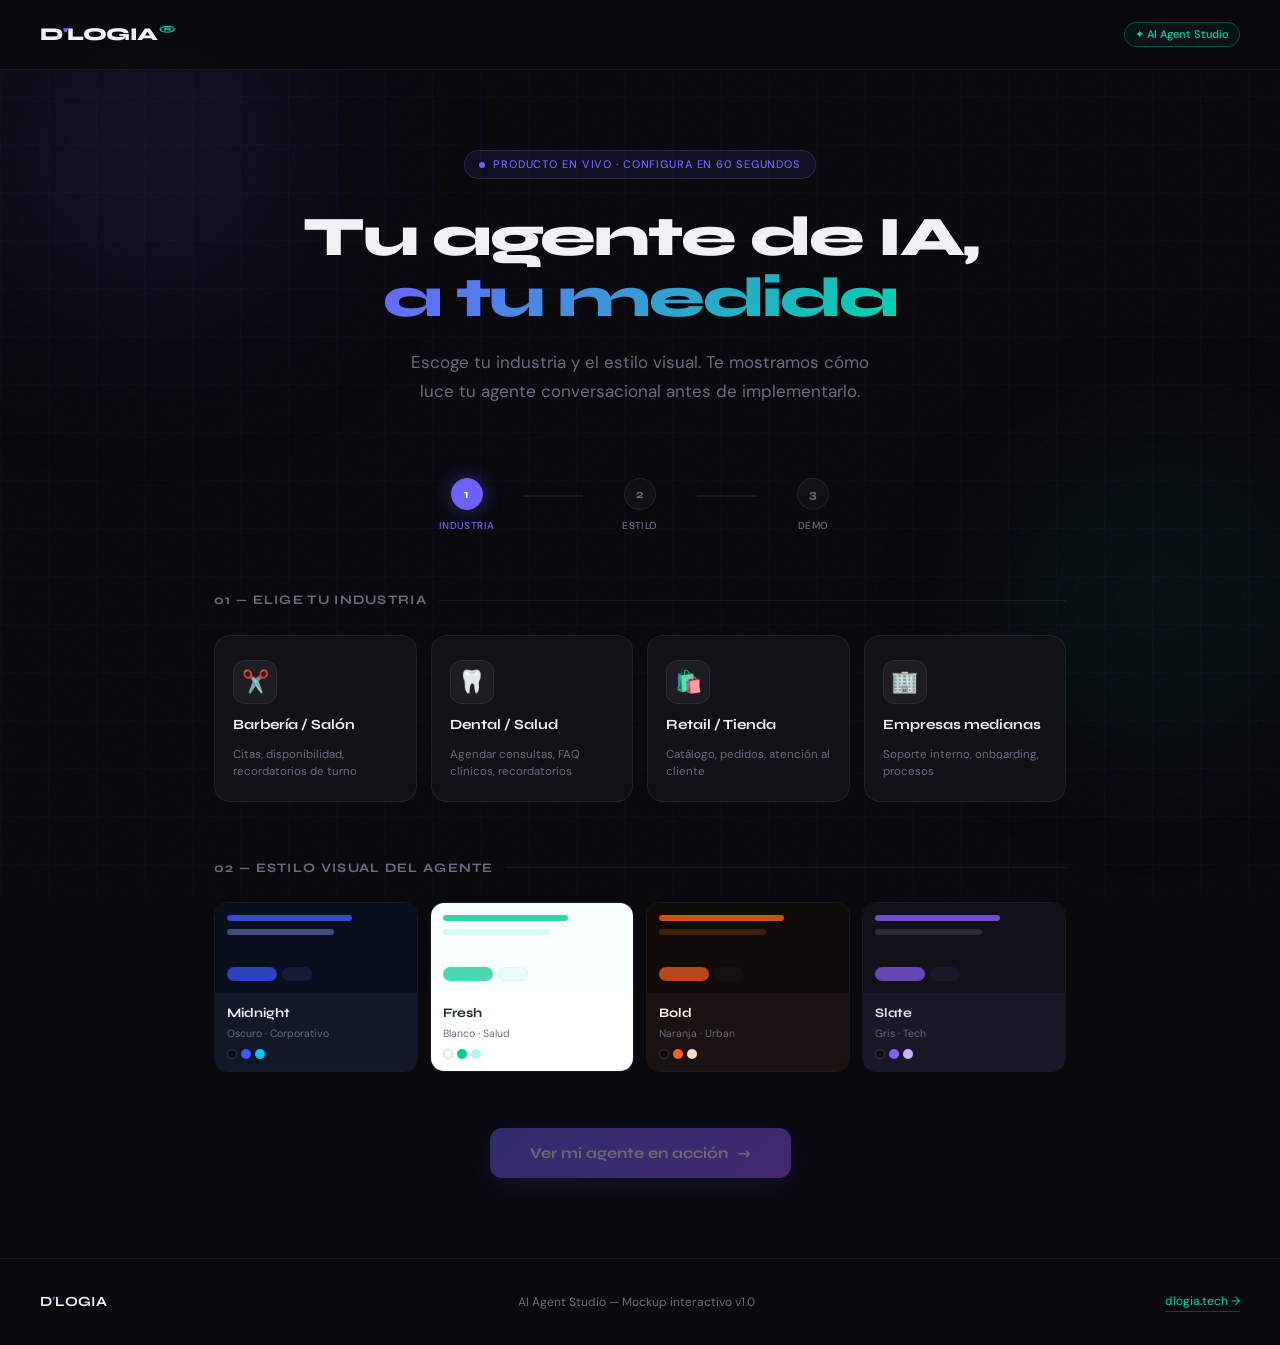
==== agentes/dlogia-agent-studio.html @ c7e06f71 "fix: add agentes/ to git and simplify mobile pill button - Track agentes/dlogia-agent-studio.html so" ====
<!DOCTYPE html>
<html lang="es">
<head>
<meta charset="UTF-8">
<meta name="viewport" content="width=device-width, initial-scale=1.0">
<title>AI Agent Studio — D'LOGIA</title>
<link href="https://fonts.googleapis.com/css2?family=Syne:wght@400;500;600;700;800&family=DM+Sans:ital,opsz,wght@0,9..40,300;0,9..40,400;0,9..40,500;1,9..40,300&display=swap" rel="stylesheet">
<style>
  *, *::before, *::after { box-sizing: border-box; margin: 0; padding: 0; }

  :root {
    --bg: #09090e;
    --accent: #6c63ff;
    --teal: #00d4aa;
    --surface: #111118;
    --surface2: #16161f;
    --border: rgba(255,255,255,0.07);
    --text: #f0f0f5;
    --muted: #6b6b80;
    --font-title: 'Syne', sans-serif;
    --font-body: 'DM Sans', sans-serif;

    /* Theme vars (overridden by JS) */
    --theme-bg: #0a0f1e;
    --theme-surface: #111827;
    --theme-accent: #6c63ff;
    --theme-accent2: #00d4aa;
    --theme-text: #e8eaf6;
    --theme-bubble-user: #6c63ff;
    --theme-bubble-agent: #1a1f35;
    --theme-header: #0d1230;
  }

  html { scroll-behavior: smooth; }

  body {
    background: var(--bg);
    color: var(--text);
    font-family: var(--font-body);
    font-size: 15px;
    line-height: 1.6;
    overflow-x: hidden;
  }

  /* ── NOISE OVERLAY ── */
  body::before {
    content: '';
    position: fixed; inset: 0;
    background-image: url("data:image/svg+xml,%3Csvg viewBox='0 0 256 256' xmlns='http://www.w3.org/2000/svg'%3E%3Cfilter id='noise'%3E%3CfeTurbulence type='fractalNoise' baseFrequency='0.9' numOctaves='4' stitchTiles='stitch'/%3E%3C/filter%3E%3Crect width='100%25' height='100%25' filter='url(%23noise)' opacity='0.03'/%3E%3C/svg%3E");
    pointer-events: none; z-index: 0; opacity: 0.4;
  }

  /* ── GRID BACKGROUND ── */
  .grid-bg {
    position: fixed; inset: 0; z-index: 0;
    background-image:
      linear-gradient(rgba(108,99,255,0.04) 1px, transparent 1px),
      linear-gradient(90deg, rgba(108,99,255,0.04) 1px, transparent 1px);
    background-size: 48px 48px;
    pointer-events: none;
  }

  /* ── GLOW ORBS ── */
  .orb {
    position: fixed; border-radius: 50%;
    pointer-events: none; z-index: 0;
    filter: blur(80px);
  }
  .orb-1 {
    width: 500px; height: 500px;
    background: radial-gradient(circle, rgba(108,99,255,0.15) 0%, transparent 70%);
    top: -100px; left: -100px;
  }
  .orb-2 {
    width: 400px; height: 400px;
    background: radial-gradient(circle, rgba(0,212,170,0.1) 0%, transparent 70%);
    bottom: 100px; right: -80px;
  }

  /* ── WRAPPER ── */
  .wrapper { position: relative; z-index: 1; }

  /* ══ NAV ══ */
  nav {
    display: flex; align-items: center; justify-content: space-between;
    padding: 20px 40px;
    border-bottom: 1px solid var(--border);
    background: rgba(9,9,14,0.8);
    backdrop-filter: blur(20px);
    position: sticky; top: 0; z-index: 100;
  }
  .logo {
    font-family: var(--font-title);
    font-size: 18px; font-weight: 800;
    letter-spacing: -0.5px;
    color: var(--text);
  }
  .logo span { color: var(--accent); }
  .logo sup { font-size: 10px; color: var(--teal); vertical-align: super; margin-left: 1px; }
  .nav-badge {
    font-size: 11px; font-weight: 500;
    color: var(--teal);
    border: 1px solid rgba(0,212,170,0.3);
    padding: 3px 10px; border-radius: 20px;
    background: rgba(0,212,170,0.06);
  }

  /* ══ HERO ══ */
  .hero {
    text-align: center;
    padding: 80px 40px 60px;
    max-width: 760px; margin: 0 auto;
  }
  .hero-badge {
    display: inline-flex; align-items: center; gap: 8px;
    font-size: 11px; font-weight: 500; letter-spacing: 0.08em;
    text-transform: uppercase; color: var(--accent);
    border: 1px solid rgba(108,99,255,0.25);
    padding: 5px 14px; border-radius: 20px;
    background: rgba(108,99,255,0.08);
    margin-bottom: 28px;
  }
  .hero-badge::before {
    content: '';
    width: 6px; height: 6px; border-radius: 50%;
    background: var(--accent);
    animation: pulse 2s infinite;
  }
  @keyframes pulse {
    0%, 100% { opacity: 1; }
    50% { opacity: 0.3; }
  }
  .hero h1 {
    font-family: var(--font-title);
    font-size: clamp(36px, 5vw, 56px);
    font-weight: 800;
    line-height: 1.08;
    letter-spacing: -2px;
    color: var(--text);
    margin-bottom: 20px;
  }
  .hero h1 em {
    font-style: normal;
    background: linear-gradient(135deg, var(--accent), var(--teal));
    -webkit-background-clip: text; -webkit-text-fill-color: transparent;
    background-clip: text;
  }
  .hero p {
    font-size: 17px; color: var(--muted);
    max-width: 480px; margin: 0 auto 12px;
    line-height: 1.7;
  }

  /* ══ STEP INDICATOR ══ */
  .steps-bar {
    display: flex; align-items: center; justify-content: center;
    gap: 0; margin: 0 auto 56px; max-width: 460px;
  }
  .step-item {
    display: flex; flex-direction: column; align-items: center;
    gap: 8px; flex: 1;
  }
  .step-dot {
    width: 32px; height: 32px; border-radius: 50%;
    display: flex; align-items: center; justify-content: center;
    font-family: var(--font-title); font-size: 12px; font-weight: 700;
    border: 1.5px solid var(--border);
    background: var(--surface); color: var(--muted);
    transition: all 0.4s cubic-bezier(0.34,1.56,0.64,1);
    position: relative; z-index: 1;
  }
  .step-dot.active {
    border-color: var(--accent);
    background: var(--accent); color: #fff;
    box-shadow: 0 0 20px rgba(108,99,255,0.4);
  }
  .step-dot.done {
    border-color: var(--teal);
    background: var(--teal); color: #09090e;
  }
  .step-label {
    font-size: 10px; font-weight: 500; letter-spacing: 0.04em;
    text-transform: uppercase; color: var(--muted);
    white-space: nowrap;
  }
  .step-label.active { color: var(--accent); }
  .step-line {
    flex: 1; height: 1.5px;
    background: var(--border);
    margin-top: -20px; /* align with dots */
    transition: background 0.4s;
    max-width: 60px;
  }
  .step-line.done { background: var(--teal); }

  /* ══ SECTION CONTAINER ══ */
  .section-container {
    max-width: 900px; margin: 0 auto; padding: 0 24px 80px;
  }
  .section-title {
    font-family: var(--font-title);
    font-size: 13px; font-weight: 700;
    letter-spacing: 0.1em; text-transform: uppercase;
    color: var(--muted); margin-bottom: 24px;
    display: flex; align-items: center; gap: 12px;
  }
  .section-title::after {
    content: ''; flex: 1; height: 1px; background: var(--border);
  }

  /* ══ INDUSTRY CARDS ══ */
  .industry-grid {
    display: grid; grid-template-columns: repeat(4, 1fr); gap: 14px;
    margin-bottom: 56px;
  }
  @media (max-width: 700px) { .industry-grid { grid-template-columns: 1fr 1fr; } }

  .industry-card {
    background: var(--surface);
    border: 1.5px solid var(--border);
    border-radius: 16px;
    padding: 24px 18px 20px;
    cursor: pointer;
    transition: all 0.3s cubic-bezier(0.25,0.46,0.45,0.94);
    position: relative; overflow: hidden;
    display: flex; flex-direction: column; align-items: flex-start;
    gap: 12px;
  }
  .industry-card::before {
    content: ''; position: absolute; inset: 0;
    background: linear-gradient(135deg, var(--accent), var(--teal));
    opacity: 0; transition: opacity 0.3s;
    z-index: 0;
  }
  .industry-card:hover { border-color: rgba(108,99,255,0.4); transform: translateY(-2px); }
  .industry-card:hover::before { opacity: 0.05; }
  .industry-card.selected {
    border-color: var(--accent);
    background: rgba(108,99,255,0.08);
    box-shadow: 0 0 0 1px rgba(108,99,255,0.2), 0 8px 30px rgba(108,99,255,0.12);
  }
  .industry-card.selected::before { opacity: 0.08; }

  .industry-card > * { position: relative; z-index: 1; }

  .card-icon {
    width: 44px; height: 44px; border-radius: 12px;
    display: flex; align-items: center; justify-content: center;
    font-size: 22px;
    background: rgba(255,255,255,0.05);
    border: 1px solid var(--border);
  }
  .industry-card.selected .card-icon {
    background: rgba(108,99,255,0.15);
    border-color: rgba(108,99,255,0.3);
  }
  .card-name {
    font-family: var(--font-title);
    font-size: 14px; font-weight: 700;
    color: var(--text);
    line-height: 1.3;
  }
  .card-desc {
    font-size: 11.5px; color: var(--muted);
    line-height: 1.5;
  }
  .card-check {
    position: absolute; top: 12px; right: 12px;
    width: 20px; height: 20px; border-radius: 50%;
    background: var(--accent); color: #fff;
    display: flex; align-items: center; justify-content: center;
    font-size: 10px; opacity: 0;
    transition: opacity 0.2s, transform 0.3s cubic-bezier(0.34,1.56,0.64,1);
    transform: scale(0);
  }
  .industry-card.selected .card-check { opacity: 1; transform: scale(1); }

  /* ══ THEME PICKER ══ */
  .theme-grid {
    display: grid; grid-template-columns: repeat(4, 1fr); gap: 12px;
    margin-bottom: 56px;
  }
  @media (max-width: 700px) { .theme-grid { grid-template-columns: 1fr 1fr; } }

  .theme-card {
    border-radius: 14px; border: 1.5px solid var(--border);
    cursor: pointer; overflow: hidden;
    transition: all 0.3s cubic-bezier(0.25,0.46,0.45,0.94);
    position: relative;
  }
  .theme-card:hover { transform: translateY(-2px); }
  .theme-card.selected { box-shadow: 0 0 0 2px var(--accent); }
  .theme-preview {
    height: 90px;
    display: flex; flex-direction: column;
    padding: 12px;
    gap: 8px;
    position: relative;
  }
  .theme-bar {
    height: 6px; border-radius: 3px;
    opacity: 0.8;
  }
  .theme-bar-sm {
    height: 6px; border-radius: 3px;
    width: 60%; opacity: 0.5;
  }
  .theme-bubble-row {
    display: flex; gap: 5px; margin-top: auto;
  }
  .theme-bubble {
    height: 14px; border-radius: 8px;
    opacity: 0.7;
  }
  .theme-info {
    padding: 10px 12px 12px;
  }
  .theme-name {
    font-family: var(--font-title);
    font-size: 13px; font-weight: 700;
    margin-bottom: 2px;
  }
  .theme-mood {
    font-size: 10.5px; color: var(--muted);
  }
  .theme-swatch {
    display: flex; gap: 4px; margin-top: 6px;
  }
  .swatch-dot {
    width: 10px; height: 10px; border-radius: 50%;
  }

  /* midnight */
  .theme-midnight .theme-preview { background: #0a0f1e; }
  .theme-midnight .theme-bar { background: #3d5aff; }
  .theme-midnight .theme-bar-sm { background: #7b8cde; }
  .theme-midnight .theme-bubble:nth-child(1) { background: #3d5aff; width: 50px; }
  .theme-midnight .theme-bubble:nth-child(2) { background: #1a2040; width: 30px; }
  .theme-midnight .theme-info { background: #111827; }
  .theme-midnight .theme-name { color: #e8eaf6; }

  /* fresh */
  .theme-fresh .theme-preview { background: #f8fffe; }
  .theme-fresh .theme-bar { background: #00c896; }
  .theme-fresh .theme-bar-sm { background: #b2f5e8; }
  .theme-fresh .theme-bubble:nth-child(1) { background: #00c896; width: 50px; }
  .theme-fresh .theme-bubble:nth-child(2) { background: #e8faf6; width: 30px; border: 1px solid #cceee6; }
  .theme-fresh .theme-info { background: #ffffff; }
  .theme-fresh .theme-name { color: #1a2e28; }

  /* bold */
  .theme-bold .theme-preview { background: #0f0c0a; }
  .theme-bold .theme-bar { background: #ff5f1f; }
  .theme-bold .theme-bar-sm { background: #7a3010; }
  .theme-bold .theme-bubble:nth-child(1) { background: #ff5f1f; width: 50px; }
  .theme-bold .theme-bubble:nth-child(2) { background: #1a1210; width: 30px; }
  .theme-bold .theme-info { background: #1a1210; }
  .theme-bold .theme-name { color: #fff3ee; }

  /* slate */
  .theme-slate .theme-preview { background: #12111a; }
  .theme-slate .theme-bar { background: #8b5cf6; }
  .theme-slate .theme-bar-sm { background: #4a4660; }
  .theme-slate .theme-bubble:nth-child(1) { background: #8b5cf6; width: 50px; }
  .theme-slate .theme-bubble:nth-child(2) { background: #1e1c2e; width: 30px; }
  .theme-slate .theme-info { background: #1a1828; }
  .theme-slate .theme-name { color: #e2e0f0; }

  /* ══ CTA BUTTON ══ */
  .cta-wrap { display: flex; justify-content: center; }
  .btn-launch {
    font-family: var(--font-title);
    font-size: 15px; font-weight: 700;
    padding: 16px 40px;
    border-radius: 12px;
    border: none; cursor: pointer;
    background: linear-gradient(135deg, var(--accent) 0%, #9b59ff 100%);
    color: #fff;
    display: inline-flex; align-items: center; gap: 10px;
    transition: all 0.3s cubic-bezier(0.25,0.46,0.45,0.94);
    box-shadow: 0 8px 30px rgba(108,99,255,0.3);
    position: relative; overflow: hidden;
    opacity: 0.4; pointer-events: none;
  }
  .btn-launch.ready { opacity: 1; pointer-events: auto; }
  .btn-launch:hover { transform: translateY(-2px); box-shadow: 0 12px 40px rgba(108,99,255,0.45); }
  .btn-launch:active { transform: translateY(0); }
  .btn-launch .arrow { transition: transform 0.3s; }
  .btn-launch:hover .arrow { transform: translateX(4px); }

  /* ══ CHAT DEMO SECTION ══ */
  #chat-section {
    max-width: 900px; margin: 0 auto; padding: 0 24px 100px;
    display: none;
    animation: fadeUp 0.6s cubic-bezier(0.25,0.46,0.45,0.94) forwards;
  }
  @keyframes fadeUp {
    from { opacity: 0; transform: translateY(30px); }
    to { opacity: 1; transform: translateY(0); }
  }

  .demo-layout {
    display: grid; grid-template-columns: 1fr 380px; gap: 24px;
    align-items: start;
  }
  @media (max-width: 750px) { .demo-layout { grid-template-columns: 1fr; } }

  /* Info panel */
  .demo-info { padding: 10px 0; }
  .demo-label {
    font-size: 11px; font-weight: 600; letter-spacing: 0.1em;
    text-transform: uppercase; color: var(--teal);
    margin-bottom: 14px;
    display: flex; align-items: center; gap: 8px;
  }
  .demo-label::before { content: ''; width: 6px; height: 6px; border-radius: 50%; background: var(--teal); display: block; }
  .demo-h2 {
    font-family: var(--font-title);
    font-size: 28px; font-weight: 800;
    line-height: 1.15; letter-spacing: -1px;
    margin-bottom: 14px;
  }
  .demo-p { color: var(--muted); font-size: 14px; line-height: 1.7; margin-bottom: 24px; }
  .demo-specs { display: flex; flex-direction: column; gap: 10px; }
  .spec-row {
    display: flex; align-items: center; gap: 10px;
    font-size: 13px; color: var(--muted);
  }
  .spec-icon {
    width: 28px; height: 28px; border-radius: 8px;
    background: rgba(108,99,255,0.1); border: 1px solid rgba(108,99,255,0.2);
    display: flex; align-items: center; justify-content: center;
    font-size: 13px; flex-shrink: 0;
  }

  /* ── CHAT WIDGET ── */
  .chat-widget {
    border-radius: 20px;
    overflow: hidden;
    box-shadow: 0 20px 60px rgba(0,0,0,0.5);
    border: 1px solid rgba(255,255,255,0.06);
    transition: all 0.5s ease;
  }

  .chat-header {
    padding: 16px 18px;
    display: flex; align-items: center; gap: 12px;
    background: var(--theme-header);
    border-bottom: 1px solid rgba(255,255,255,0.06);
  }
  .agent-avatar {
    width: 36px; height: 36px; border-radius: 50%;
    background: linear-gradient(135deg, var(--theme-accent), var(--theme-accent2));
    display: flex; align-items: center; justify-content: center;
    font-size: 16px; flex-shrink: 0;
    position: relative;
  }
  .avatar-online {
    position: absolute; bottom: 1px; right: 1px;
    width: 9px; height: 9px; border-radius: 50%;
    background: #00d4aa; border: 2px solid var(--theme-header);
  }
  .agent-info { flex: 1; }
  .agent-name {
    font-family: var(--font-title); font-size: 14px; font-weight: 700;
    color: var(--theme-text); line-height: 1.2;
  }
  .agent-status {
    font-size: 11px; color: var(--theme-accent2); opacity: 0.8;
  }
  .header-dots { display: flex; gap: 5px; }
  .dot-btn {
    width: 10px; height: 10px; border-radius: 50%;
    background: rgba(255,255,255,0.15);
  }

  .chat-body {
    background: var(--theme-bg);
    padding: 16px; height: 380px;
    overflow-y: auto; display: flex; flex-direction: column; gap: 12px;
  }
  .chat-body::-webkit-scrollbar { width: 4px; }
  .chat-body::-webkit-scrollbar-track { background: transparent; }
  .chat-body::-webkit-scrollbar-thumb { background: rgba(255,255,255,0.1); border-radius: 2px; }

  .msg-row { display: flex; gap: 8px; }
  .msg-row.user { flex-direction: row-reverse; }

  .msg-avatar {
    width: 28px; height: 28px; border-radius: 50%;
    background: linear-gradient(135deg, var(--theme-accent), var(--theme-accent2));
    display: flex; align-items: center; justify-content: center;
    font-size: 12px; flex-shrink: 0; align-self: flex-end;
  }

  .msg-bubble {
    max-width: 80%; padding: 11px 14px;
    border-radius: 16px; font-size: 13.5px; line-height: 1.55;
    position: relative;
    animation: bubbleIn 0.35s cubic-bezier(0.34,1.56,0.64,1) forwards;
    opacity: 0;
  }
  @keyframes bubbleIn {
    from { opacity: 0; transform: scale(0.85) translateY(8px); }
    to { opacity: 1; transform: scale(1) translateY(0); }
  }

  .msg-bubble.agent {
    background: var(--theme-bubble-agent);
    color: var(--theme-text);
    border-bottom-left-radius: 4px;
  }
  .msg-bubble.user {
    background: var(--theme-bubble-user);
    color: #fff;
    border-bottom-right-radius: 4px;
  }

  .msg-time {
    font-size: 10px; color: rgba(255,255,255,0.3);
    margin-top: 4px;
    text-align: right;
  }

  /* Quick replies */
  .quick-replies {
    display: flex; flex-wrap: wrap; gap: 8px;
    padding: 12px 16px;
    background: var(--theme-surface);
    border-top: 1px solid rgba(255,255,255,0.05);
  }
  .qr-btn {
    font-family: var(--font-body); font-size: 12px; font-weight: 500;
    padding: 7px 13px; border-radius: 20px;
    border: 1.5px solid rgba(255,255,255,0.12);
    background: transparent; cursor: pointer;
    color: var(--theme-text);
    transition: all 0.2s;
    white-space: nowrap;
  }
  .qr-btn:hover {
    background: var(--theme-accent);
    border-color: var(--theme-accent);
    color: #fff;
    transform: translateY(-1px);
  }
  .qr-btn:disabled { opacity: 0.4; pointer-events: none; }

  .chat-input-bar {
    display: flex; gap: 8px; align-items: center;
    padding: 12px 14px;
    background: var(--theme-surface);
    border-top: 1px solid rgba(255,255,255,0.05);
  }
  .chat-input {
    flex: 1; background: rgba(255,255,255,0.05);
    border: 1px solid rgba(255,255,255,0.1);
    border-radius: 10px; padding: 9px 12px;
    font-family: var(--font-body); font-size: 13px;
    color: var(--theme-text); outline: none;
    transition: border-color 0.2s;
  }
  .chat-input::placeholder { color: rgba(255,255,255,0.25); }
  .chat-input:focus { border-color: var(--theme-accent); }
  .send-btn {
    width: 36px; height: 36px; border-radius: 10px;
    background: var(--theme-accent);
    border: none; cursor: pointer;
    display: flex; align-items: center; justify-content: center;
    transition: all 0.2s; flex-shrink: 0;
  }
  .send-btn:hover { filter: brightness(1.15); transform: scale(1.05); }
  .send-btn svg { width: 15px; height: 15px; fill: #fff; }

  /* Typing indicator */
  .typing-row { display: flex; gap: 8px; align-items: flex-end; }
  .typing-bubble {
    background: var(--theme-bubble-agent);
    padding: 10px 14px; border-radius: 16px; border-bottom-left-radius: 4px;
    display: flex; gap: 4px; align-items: center;
  }
  .typing-dot {
    width: 6px; height: 6px; border-radius: 50%;
    background: var(--theme-accent);
    animation: typingBounce 1.2s infinite;
  }
  .typing-dot:nth-child(2) { animation-delay: 0.2s; }
  .typing-dot:nth-child(3) { animation-delay: 0.4s; }
  @keyframes typingBounce {
    0%, 60%, 100% { transform: translateY(0); opacity: 0.4; }
    30% { transform: translateY(-5px); opacity: 1; }
  }

  /* ══ FOOTER ══ */
  footer {
    border-top: 1px solid var(--border);
    padding: 32px 40px;
    display: flex; align-items: center; justify-content: space-between;
    gap: 20px; flex-wrap: wrap;
  }
  .footer-brand { font-family: var(--font-title); font-size: 14px; font-weight: 700; }
  .footer-brand span { color: var(--accent); }
  .footer-copy { font-size: 12px; color: var(--muted); }
  .footer-link {
    font-size: 12px; color: var(--teal); text-decoration: none;
    border-bottom: 1px solid rgba(0,212,170,0.3);
    transition: color 0.2s;
  }
  .footer-link:hover { color: #fff; }

  /* ══ TRANSITIONS ══ */
  .phase { transition: opacity 0.3s; }
  .phase.hidden { display: none !important; }

  /* Reset button */
  .btn-reset {
    font-family: var(--font-title); font-size: 12px; font-weight: 600;
    padding: 8px 18px; border-radius: 8px;
    border: 1px solid var(--border);
    background: transparent; color: var(--muted);
    cursor: pointer; transition: all 0.2s;
    letter-spacing: 0.04em;
  }
  .btn-reset:hover { border-color: var(--accent); color: var(--accent); }
</style>
</head>
<body>

<div class="grid-bg"></div>
<div class="orb orb-1"></div>
<div class="orb orb-2"></div>

<div class="wrapper">

  <!-- NAV -->
  <nav>
    <div class="logo">D<span>'</span>LOGIA<sup>®</sup></div>
    <div class="nav-badge">✦ AI Agent Studio</div>
  </nav>

  <!-- HERO -->
  <section class="hero">
    <div class="hero-badge">Producto en vivo · Configura en 60 segundos</div>
    <h1>Tu agente de IA,<br><em>a tu medida</em></h1>
    <p>Escoge tu industria y el estilo visual. Te mostramos cómo luce tu agente conversacional antes de implementarlo.</p>
  </section>

  <!-- STEP INDICATOR -->
  <div class="steps-bar">
    <div class="step-item">
      <div class="step-dot active" id="step1-dot">1</div>
      <div class="step-label active" id="step1-lbl">Industria</div>
    </div>
    <div class="step-line" id="line-1"></div>
    <div class="step-item">
      <div class="step-dot" id="step2-dot">2</div>
      <div class="step-label" id="step2-lbl">Estilo</div>
    </div>
    <div class="step-line" id="line-2"></div>
    <div class="step-item">
      <div class="step-dot" id="step3-dot">3</div>
      <div class="step-label" id="step3-lbl">Demo</div>
    </div>
  </div>

  <!-- SELECTION SECTIONS -->
  <div class="section-container">

    <!-- STEP 1: INDUSTRY -->
    <div class="section-title">01 — Elige tu industria</div>
    <div class="industry-grid">

      <div class="industry-card" data-industry="barberia" onclick="selectIndustry(this)">
        <div class="card-icon">✂️</div>
        <div class="card-name">Barbería / Salón</div>
        <div class="card-desc">Citas, disponibilidad, recordatorios de turno</div>
        <div class="card-check">✓</div>
      </div>

      <div class="industry-card" data-industry="dental" onclick="selectIndustry(this)">
        <div class="card-icon">🦷</div>
        <div class="card-name">Dental / Salud</div>
        <div class="card-desc">Agendar consultas, FAQ clínicos, recordatorios</div>
        <div class="card-check">✓</div>
      </div>

      <div class="industry-card" data-industry="retail" onclick="selectIndustry(this)">
        <div class="card-icon">🛍️</div>
        <div class="card-name">Retail / Tienda</div>
        <div class="card-desc">Catálogo, pedidos, atención al cliente</div>
        <div class="card-check">✓</div>
      </div>

      <div class="industry-card" data-industry="empresas" onclick="selectIndustry(this)">
        <div class="card-icon">🏢</div>
        <div class="card-name">Empresas medianas</div>
        <div class="card-desc">Soporte interno, onboarding, procesos</div>
        <div class="card-check">✓</div>
      </div>

    </div>

    <!-- STEP 2: THEME -->
    <div class="section-title">02 — Estilo visual del agente</div>
    <div class="theme-grid">

      <div class="theme-card theme-midnight" data-theme="midnight" onclick="selectTheme(this)">
        <div class="theme-preview">
          <div class="theme-bar" style="width:70%"></div>
          <div class="theme-bar-sm"></div>
          <div class="theme-bubble-row">
            <div class="theme-bubble"></div>
            <div class="theme-bubble"></div>
          </div>
        </div>
        <div class="theme-info">
          <div class="theme-name">Midnight</div>
          <div class="theme-mood">Oscuro · Corporativo</div>
          <div class="theme-swatch">
            <div class="swatch-dot" style="background:#0a0f1e;border:1px solid #333"></div>
            <div class="swatch-dot" style="background:#3d5aff"></div>
            <div class="swatch-dot" style="background:#00c4ff"></div>
          </div>
        </div>
      </div>

      <div class="theme-card theme-fresh" data-theme="fresh" onclick="selectTheme(this)">
        <div class="theme-preview">
          <div class="theme-bar" style="width:70%"></div>
          <div class="theme-bar-sm"></div>
          <div class="theme-bubble-row">
            <div class="theme-bubble"></div>
            <div class="theme-bubble"></div>
          </div>
        </div>
        <div class="theme-info">
          <div class="theme-name">Fresh</div>
          <div class="theme-mood">Blanco · Salud</div>
          <div class="theme-swatch">
            <div class="swatch-dot" style="background:#f8fffe;border:1px solid #ccc"></div>
            <div class="swatch-dot" style="background:#00c896"></div>
            <div class="swatch-dot" style="background:#b2f5e8"></div>
          </div>
        </div>
      </div>

      <div class="theme-card theme-bold" data-theme="bold" onclick="selectTheme(this)">
        <div class="theme-preview">
          <div class="theme-bar" style="width:70%"></div>
          <div class="theme-bar-sm"></div>
          <div class="theme-bubble-row">
            <div class="theme-bubble"></div>
            <div class="theme-bubble"></div>
          </div>
        </div>
        <div class="theme-info">
          <div class="theme-name">Bold</div>
          <div class="theme-mood">Naranja · Urban</div>
          <div class="theme-swatch">
            <div class="swatch-dot" style="background:#0f0c0a;border:1px solid #333"></div>
            <div class="swatch-dot" style="background:#ff5f1f"></div>
            <div class="swatch-dot" style="background:#ffd6c0"></div>
          </div>
        </div>
      </div>

      <div class="theme-card theme-slate" data-theme="slate" onclick="selectTheme(this)">
        <div class="theme-preview">
          <div class="theme-bar" style="width:70%"></div>
          <div class="theme-bar-sm"></div>
          <div class="theme-bubble-row">
            <div class="theme-bubble"></div>
            <div class="theme-bubble"></div>
          </div>
        </div>
        <div class="theme-info">
          <div class="theme-name">Slate</div>
          <div class="theme-mood">Gris · Tech</div>
          <div class="theme-swatch">
            <div class="swatch-dot" style="background:#12111a;border:1px solid #333"></div>
            <div class="swatch-dot" style="background:#8b5cf6"></div>
            <div class="swatch-dot" style="background:#c4b5fd"></div>
          </div>
        </div>
      </div>

    </div>

    <!-- CTA -->
    <div class="cta-wrap">
      <button class="btn-launch" id="launch-btn" onclick="launchDemo()">
        <span>Ver mi agente en acción</span>
        <span class="arrow">→</span>
      </button>
    </div>

  </div>

  <!-- ══ CHAT DEMO ══ -->
  <section id="chat-section">
    <div class="section-container" style="padding-bottom: 0;">
      <div class="section-title" style="margin-bottom: 30px;">
        03 — Tu agente está listo
        <button class="btn-reset" onclick="resetDemo()">← Volver a configurar</button>
      </div>
    </div>

    <div class="demo-layout" style="max-width:900px;margin:0 auto;padding:0 24px;">
      <div class="demo-info">
        <div class="demo-label">Previsualización en vivo</div>
        <div class="demo-h2" id="demo-title">Tu agente conversacional</div>
        <div class="demo-p" id="demo-desc">Así se verá y comportará el agente en tu negocio.</div>
        <div class="demo-specs">
          <div class="spec-row">
            <div class="spec-icon">⚡</div>
            Respuestas instantáneas, 24/7 sin intervención humana
          </div>
          <div class="spec-row">
            <div class="spec-icon">🎨</div>
            Tema visual totalmente personalizable con tu marca
          </div>
          <div class="spec-row">
            <div class="spec-icon">🔗</div>
            Integrable en WhatsApp, Web, Instagram y más
          </div>
          <div class="spec-row">
            <div class="spec-icon">📊</div>
            Panel de analítica con conversaciones y métricas
          </div>
        </div>
      </div>

      <div>
        <div class="chat-widget" id="chat-widget">
          <div class="chat-header">
            <div class="agent-avatar" id="agent-avatar">
              🤖
              <div class="avatar-online"></div>
            </div>
            <div class="agent-info">
              <div class="agent-name" id="agent-name">Agente AI</div>
              <div class="agent-status">● En línea ahora</div>
            </div>
            <div class="header-dots">
              <div class="dot-btn"></div>
              <div class="dot-btn"></div>
              <div class="dot-btn"></div>
            </div>
          </div>

          <div class="chat-body" id="chat-body"></div>

          <div class="quick-replies" id="quick-replies"></div>

          <div class="chat-input-bar">
            <input type="text" class="chat-input" placeholder="Escribe un mensaje..." id="chat-input" onkeydown="handleInputKey(event)">
            <button class="send-btn" onclick="sendInputMessage()">
              <svg viewBox="0 0 24 24" xmlns="http://www.w3.org/2000/svg">
                <path d="M2.01 21L23 12 2.01 3 2 10l15 2-15 2z"/>
              </svg>
            </button>
          </div>
        </div>
      </div>
    </div>
    <div style="height: 80px;"></div>
  </section>

  <!-- FOOTER -->
  <footer>
    <div class="footer-brand">D<span>'</span>LOGIA</div>
    <div class="footer-copy">AI Agent Studio — Mockup interactivo v1.0</div>
    <a href="https://dlogia.tech" class="footer-link" target="_blank">dlogia.tech →</a>
  </footer>

</div>

<script>
  /* ════════════════════════════════
     STATE
  ════════════════════════════════ */
  let selectedIndustry = null;
  let selectedTheme = null;

  /* ════════════════════════════════
     THEMES CONFIG
  ════════════════════════════════ */
  const themes = {
    midnight: {
      bg: '#0a0f1e',
      surface: '#111827',
      accent: '#3d5aff',
      accent2: '#00c4ff',
      text: '#e8eaf6',
      bubbleUser: '#3d5aff',
      bubbleAgent: '#1a2040',
      header: '#0d1230',
      agentEmoji: '🤖'
    },
    fresh: {
      bg: '#f8fffe',
      surface: '#ffffff',
      accent: '#00c896',
      accent2: '#00a378',
      text: '#1a2e28',
      bubbleUser: '#00c896',
      bubbleAgent: '#e8faf6',
      header: '#e2f9f4',
      agentEmoji: '💚'
    },
    bold: {
      bg: '#0f0c0a',
      surface: '#1a1210',
      accent: '#ff5f1f',
      accent2: '#ffb547',
      text: '#fff3ee',
      bubbleUser: '#ff5f1f',
      bubbleAgent: '#221a15',
      header: '#1a1008',
      agentEmoji: '🔥'
    },
    slate: {
      bg: '#12111a',
      surface: '#1a1828',
      accent: '#8b5cf6',
      accent2: '#c4b5fd',
      text: '#e2e0f0',
      bubbleUser: '#8b5cf6',
      bubbleAgent: '#1e1c2e',
      header: '#100f1e',
      agentEmoji: '🤖'
    }
  };

  /* ════════════════════════════════
     INDUSTRY CONTENT
  ════════════════════════════════ */
  const industries = {
    barberia: {
      name: 'Barbería / Salón',
      icon: '✂️',
      agentName: 'Barber AI · Tu asistente',
      greeting: '¡Hola! 👋 Soy el asistente de **BarberStyle Pro**. Puedo ayudarte a agendar tu cita, revisar disponibilidad o resolver tus dudas. ¿Qué necesitas hoy?',
      quickReplies: ['📅 Agendar una cita', '⏰ Ver disponibilidad hoy', '💈 Ver servicios y precios'],
      responses: {
        '📅 Agendar una cita': 'Perfecto, vamos a agendar tu cita. ¿Qué día te funciona mejor esta semana?\n\n**Disponibles:** Lunes a Sábado, 9am – 7pm.',
        '⏰ Ver disponibilidad hoy': '📅 **Disponibilidad de hoy:**\n\n✅ 11:00 am — Juan (Barbero Senior)\n✅ 2:30 pm — Carlos (Especialista fades)\n⭕ 4:00 pm — Ocupado\n✅ 5:30 pm — Juan\n\n¿Quieres reservar alguno de estos horarios?',
        '💈 Ver servicios y precios': '💈 **Nuestros servicios:**\n\n• Corte clásico — $25,000\n• Fade + perfilado — $35,000\n• Barba completa — $20,000\n• Combo total — $50,000\n\n¿Quieres agendar alguno?'
      },
      demoTitle: 'Agente para Barbería & Salón',
      demoDesc: 'Gestiona citas, muestra disponibilidad en tiempo real y responde preguntas frecuentes — sin que tengas que atender el teléfono.'
    },
    dental: {
      name: 'Dental / Salud',
      icon: '🦷',
      agentName: 'DentalBot · Asistente clínico',
      greeting: 'Hola, bienvenido a **Clínica DentalPro** 😊 Soy tu asistente virtual. Puedo ayudarte a agendar tu cita, enviarte recordatorios o resolver tus preguntas. ¿En qué te ayudo?',
      quickReplies: ['📋 Agendar consulta', '🔔 Recordatorio de cita', '❓ Preguntas frecuentes'],
      responses: {
        '📋 Agendar consulta': 'Claro, con gusto agendo tu consulta. ¿Es para una **revisión general**, **limpieza** o tienes algún malestar específico?\n\nNuestro próximo espacio disponible es **mañana a las 10:30 am** con el Dr. Ramírez.',
        '🔔 Recordatorio de cita': '✅ Activé tus recordatorios. Recibirás:\n\n📩 **24 horas antes** — confirmación por mensaje\n📩 **2 horas antes** — recordatorio final\n\n¿Deseas cambiar tu número de contacto registrado?',
        '❓ Preguntas frecuentes': '🦷 **Preguntas frecuentes:**\n\n• **¿Aceptan EPS?** — Sí, trabajamos con Sura, Colsanitas y Nueva EPS.\n• **¿Cuánto dura la limpieza?** — Aproximadamente 45 minutos.\n• **¿Hay anestesia local?** — Disponible para todos los procedimientos.\n\n¿Tienes otra pregunta?'
      },
      demoTitle: 'Agente para Clínicas & Salud',
      demoDesc: 'Automatiza la gestión de citas, reduce inasistencias con recordatorios automáticos y ofrece atención informativa 24/7 a tus pacientes.'
    },
    retail: {
      name: 'Retail / Tienda',
      icon: '🛍️',
      agentName: 'ShopBot · Atención al cliente',
      greeting: '¡Hola! 👋 Bienvenido a **TiendaOnline**. Soy tu asistente de compras. Te ayudo a encontrar productos, revisar tu pedido o resolver cualquier duda. ¿Qué buscas hoy?',
      quickReplies: ['🔍 Buscar producto', '📦 Estado de mi pedido', '💬 Hablar con soporte'],
      responses: {
        '🔍 Buscar producto': '¿Qué producto estás buscando? Puedes decirme la categoría o nombre:\n\n🏷️ **Categorías populares hoy:**\n• Electrónica\n• Ropa y accesorios\n• Hogar y decoración\n• Deportes\n\n¡Escribeme qué necesitas!',
        '📦 Estado de mi pedido': 'Para revisar tu pedido, necesito tu **número de orden** o el **correo con el que compraste**.\n\n📦 Tiempo promedio de entrega: **2–4 días hábiles**\n🚚 Despachos: Lunes a Viernes',
        '💬 Hablar con soporte': 'Entendido, te conecto con un asesor humano 🙋\n\n⏱️ **Tiempo estimado de espera:** 3 minutos\n\nMientras esperas, ¿puedo ayudarte con algo más?'
      },
      demoTitle: 'Agente para Retail & E-commerce',
      demoDesc: 'Atiende clientes a cualquier hora, responde consultas sobre productos, hace seguimiento de pedidos y escala a humanos cuando es necesario.'
    },
    empresas: {
      name: 'Empresas medianas/grandes',
      icon: '🏢',
      agentName: 'CorpBot · Asistente interno',
      greeting: 'Hola 👋 Soy **CorpAssist**, tu asistente de productividad interna. Puedo ayudarte con onboarding, políticas de la empresa, soporte técnico y procesos internos. ¿En qué te apoyo hoy?',
      quickReplies: ['🎯 Onboarding nuevo empleado', '📋 Consultar política interna', '🛠️ Soporte técnico TI'],
      responses: {
        '🎯 Onboarding nuevo empleado': '¡Bienvenido al equipo! 🎉 Aquí está tu checklist de onboarding:\n\n☐ Crear cuenta en el sistema\n☐ Firmar contrato digital\n☐ Tour por las instalaciones\n☐ Reunión con tu manager\n☐ Acceso a herramientas y Slack\n\n¿Por cuál quieres empezar?',
        '📋 Consultar política interna': '📋 **Políticas disponibles:**\n\n• 🏖️ Vacaciones y permisos\n• 💰 Política de viáticos\n• 🏠 Trabajo remoto / híbrido\n• 📊 Evaluación de desempeño\n\n¿Cuál necesitas consultar?',
        '🛠️ Soporte técnico TI': 'Recibido tu ticket de soporte 🛠️\n\n**Ticket #IT-2847** creado.\nPrioridad: Normal\nTiempo estimado: 4 horas hábiles\n\n¿Puedes describir brevemente el problema para agilizar la atención?'
      },
      demoTitle: 'Agente para Empresas medianas/grandes',
      demoDesc: 'Centraliza el conocimiento interno, automatiza el onboarding y ofrece soporte inmediato a tus equipos sin saturar al área de RRHH o TI.'
    }
  };

  /* ════════════════════════════════
     SELECTION LOGIC
  ════════════════════════════════ */
  function selectIndustry(el) {
    document.querySelectorAll('.industry-card').forEach(c => c.classList.remove('selected'));
    el.classList.add('selected');
    selectedIndustry = el.dataset.industry;
    updateLaunchBtn();
    updateSteps();
  }

  function selectTheme(el) {
    document.querySelectorAll('.theme-card').forEach(c => c.classList.remove('selected'));
    el.classList.add('selected');
    selectedTheme = el.dataset.theme;
    updateLaunchBtn();
    updateSteps();
  }

  function updateLaunchBtn() {
    const btn = document.getElementById('launch-btn');
    if (selectedIndustry && selectedTheme) {
      btn.classList.add('ready');
    } else {
      btn.classList.remove('ready');
    }
  }

  function updateSteps() {
    const s1dot = document.getElementById('step1-dot');
    const s1lbl = document.getElementById('step1-lbl');
    const s2dot = document.getElementById('step2-dot');
    const s2lbl = document.getElementById('step2-lbl');
    const line1 = document.getElementById('line-1');

    if (selectedIndustry) {
      s1dot.classList.add('done'); s1dot.classList.remove('active');
      s1dot.textContent = '✓';
      s2dot.classList.add('active');
      s2lbl.classList.add('active');
      line1.classList.add('done');
    }
    if (selectedTheme) {
      s2dot.classList.add('done'); s2dot.classList.remove('active');
      s2dot.textContent = '✓';
      s2lbl.classList.remove('active');
    }
  }

  /* ════════════════════════════════
     APPLY THEME CSS VARS
  ════════════════════════════════ */
  function applyTheme(themeName) {
    const t = themes[themeName];
    const root = document.documentElement;
    root.style.setProperty('--theme-bg', t.bg);
    root.style.setProperty('--theme-surface', t.surface);
    root.style.setProperty('--theme-accent', t.accent);
    root.style.setProperty('--theme-accent2', t.accent2);
    root.style.setProperty('--theme-text', t.text);
    root.style.setProperty('--theme-bubble-user', t.bubbleUser);
    root.style.setProperty('--theme-bubble-agent', t.bubbleAgent);
    root.style.setProperty('--theme-header', t.header);
  }

  /* ════════════════════════════════
     LAUNCH DEMO
  ════════════════════════════════ */
  let currentQuickReplies = {};
  let chatHistory = [];

  function launchDemo() {
    if (!selectedIndustry || !selectedTheme) return;

    applyTheme(selectedTheme);

    const ind = industries[selectedIndustry];
    const thm = themes[selectedTheme];

    // Update header info
    document.getElementById('agent-name').textContent = ind.agentName;
    document.getElementById('agent-avatar').childNodes[0].textContent = thm.agentEmoji;
    document.getElementById('demo-title').textContent = ind.demoTitle;
    document.getElementById('demo-desc').textContent = ind.demoDesc;

    // Show section
    const chatSection = document.getElementById('chat-section');
    chatSection.style.display = 'block';
    chatSection.scrollIntoView({ behavior: 'smooth', block: 'start' });

    // Step 3 active
    const s3dot = document.getElementById('step3-dot');
    const s3lbl = document.getElementById('step3-lbl');
    const line2 = document.getElementById('line-2');
    s3dot.classList.add('active');
    s3lbl.classList.add('active');
    line2.classList.add('done');

    // Clear and seed chat
    chatHistory = [];
    const chatBody = document.getElementById('chat-body');
    chatBody.innerHTML = '';

    // Build quick replies
    currentQuickReplies = ind.responses;
    const qrContainer = document.getElementById('quick-replies');
    qrContainer.innerHTML = '';
    ind.quickReplies.forEach(qr => {
      const btn = document.createElement('button');
      btn.className = 'qr-btn';
      btn.textContent = qr;
      btn.onclick = () => handleQuickReply(qr, btn);
      qrContainer.appendChild(btn);
    });

    // Greeting with delay
    setTimeout(() => {
      showTyping(() => {
        addAgentMessage(ind.greeting);
      });
    }, 400);
  }

  /* ════════════════════════════════
     CHAT FUNCTIONS
  ════════════════════════════════ */
  function addAgentMessage(text) {
    const body = document.getElementById('chat-body');
    const row = document.createElement('div');
    row.className = 'msg-row';

    const thm = themes[selectedTheme];
    row.innerHTML = `
      <div class="msg-avatar">${thm.agentEmoji}</div>
      <div>
        <div class="msg-bubble agent">${formatText(text)}</div>
        <div class="msg-time">${getTime()}</div>
      </div>
    `;
    body.appendChild(row);
    scrollChat();
  }

  function addUserMessage(text) {
    const body = document.getElementById('chat-body');
    const row = document.createElement('div');
    row.className = 'msg-row user';
    row.innerHTML = `
      <div>
        <div class="msg-bubble user">${escapeHtml(text)}</div>
        <div class="msg-time" style="text-align:left">${getTime()}</div>
      </div>
    `;
    body.appendChild(row);
    scrollChat();
  }

  function showTyping(callback) {
    const body = document.getElementById('chat-body');
    const row = document.createElement('div');
    row.className = 'typing-row';
    row.id = 'typing-indicator';
    const thm = themes[selectedTheme];
    row.innerHTML = `
      <div class="msg-avatar">${thm.agentEmoji}</div>
      <div class="typing-bubble">
        <div class="typing-dot"></div>
        <div class="typing-dot"></div>
        <div class="typing-dot"></div>
      </div>
    `;
    body.appendChild(row);
    scrollChat();

    setTimeout(() => {
      const indicator = document.getElementById('typing-indicator');
      if (indicator) indicator.remove();
      callback();
    }, 1200 + Math.random() * 600);
  }

  function handleQuickReply(label, btn) {
    // Disable all QR buttons temporarily
    document.querySelectorAll('.qr-btn').forEach(b => b.disabled = true);

    // User message
    addUserMessage(label);

    // Agent response
    setTimeout(() => {
      showTyping(() => {
        const response = currentQuickReplies[label];
        if (response) {
          addAgentMessage(response);
        } else {
          addAgentMessage('Entendido, déjame ayudarte con eso en un momento. 😊');
        }
        // Re-enable after response
        setTimeout(() => {
          document.querySelectorAll('.qr-btn').forEach(b => b.disabled = false);
        }, 400);
      });
    }, 300);
  }

  function handleInputKey(e) {
    if (e.key === 'Enter') sendInputMessage();
  }

  function sendInputMessage() {
    const input = document.getElementById('chat-input');
    const text = input.value.trim();
    if (!text) return;
    input.value = '';

    addUserMessage(text);

    setTimeout(() => {
      showTyping(() => {
        const fallbacks = [
          'Gracias por tu mensaje. Un asesor revisará tu consulta y te responderá pronto. 😊',
          'Recibido. ¿Hay algo más en lo que te pueda ayudar mientras tanto?',
          'Entendido. Déjame conectarte con la información que necesitas.',
          'Gracias por escribirnos. Estamos procesando tu solicitud. ✅'
        ];
        const response = fallbacks[Math.floor(Math.random() * fallbacks.length)];
        addAgentMessage(response);
      });
    }, 200);
  }

  function scrollChat() {
    const body = document.getElementById('chat-body');
    setTimeout(() => {
      body.scrollTop = body.scrollHeight;
    }, 50);
  }

  function getTime() {
    const now = new Date();
    return now.getHours().toString().padStart(2, '0') + ':' + now.getMinutes().toString().padStart(2, '0');
  }

  function formatText(text) {
    return text
      .replace(/\*\*(.*?)\*\*/g, '<strong>$1</strong>')
      .replace(/\n/g, '<br>');
  }

  function escapeHtml(text) {
    return text.replace(/&/g,'&amp;').replace(/</g,'&lt;').replace(/>/g,'&gt;');
  }

  /* ════════════════════════════════
     RESET
  ════════════════════════════════ */
  function resetDemo() {
    selectedIndustry = null;
    selectedTheme = null;

    document.querySelectorAll('.industry-card').forEach(c => c.classList.remove('selected'));
    document.querySelectorAll('.theme-card').forEach(c => c.classList.remove('selected'));
    document.getElementById('launch-btn').classList.remove('ready');
    document.getElementById('chat-section').style.display = 'none';

    // Reset steps
    ['step1-dot','step2-dot','step3-dot'].forEach((id, i) => {
      const el = document.getElementById(id);
      el.classList.remove('done','active');
      el.textContent = i + 1;
    });
    ['step1-lbl','step2-lbl','step3-lbl'].forEach(id => {
      document.getElementById(id).classList.remove('active');
    });
    document.getElementById('step1-dot').classList.add('active');
    document.getElementById('step1-lbl').classList.add('active');
    ['line-1','line-2'].forEach(id => document.getElementById(id).classList.remove('done'));

    // Reset theme vars
    document.documentElement.style.removeProperty('--theme-bg');
    document.documentElement.style.removeProperty('--theme-surface');
    document.documentElement.style.removeProperty('--theme-accent');
    document.documentElement.style.removeProperty('--theme-accent2');
    document.documentElement.style.removeProperty('--theme-text');
    document.documentElement.style.removeProperty('--theme-bubble-user');
    document.documentElement.style.removeProperty('--theme-bubble-agent');
    document.documentElement.style.removeProperty('--theme-header');

    window.scrollTo({ top: 0, behavior: 'smooth' });
  }
</script>
</body>
</html>
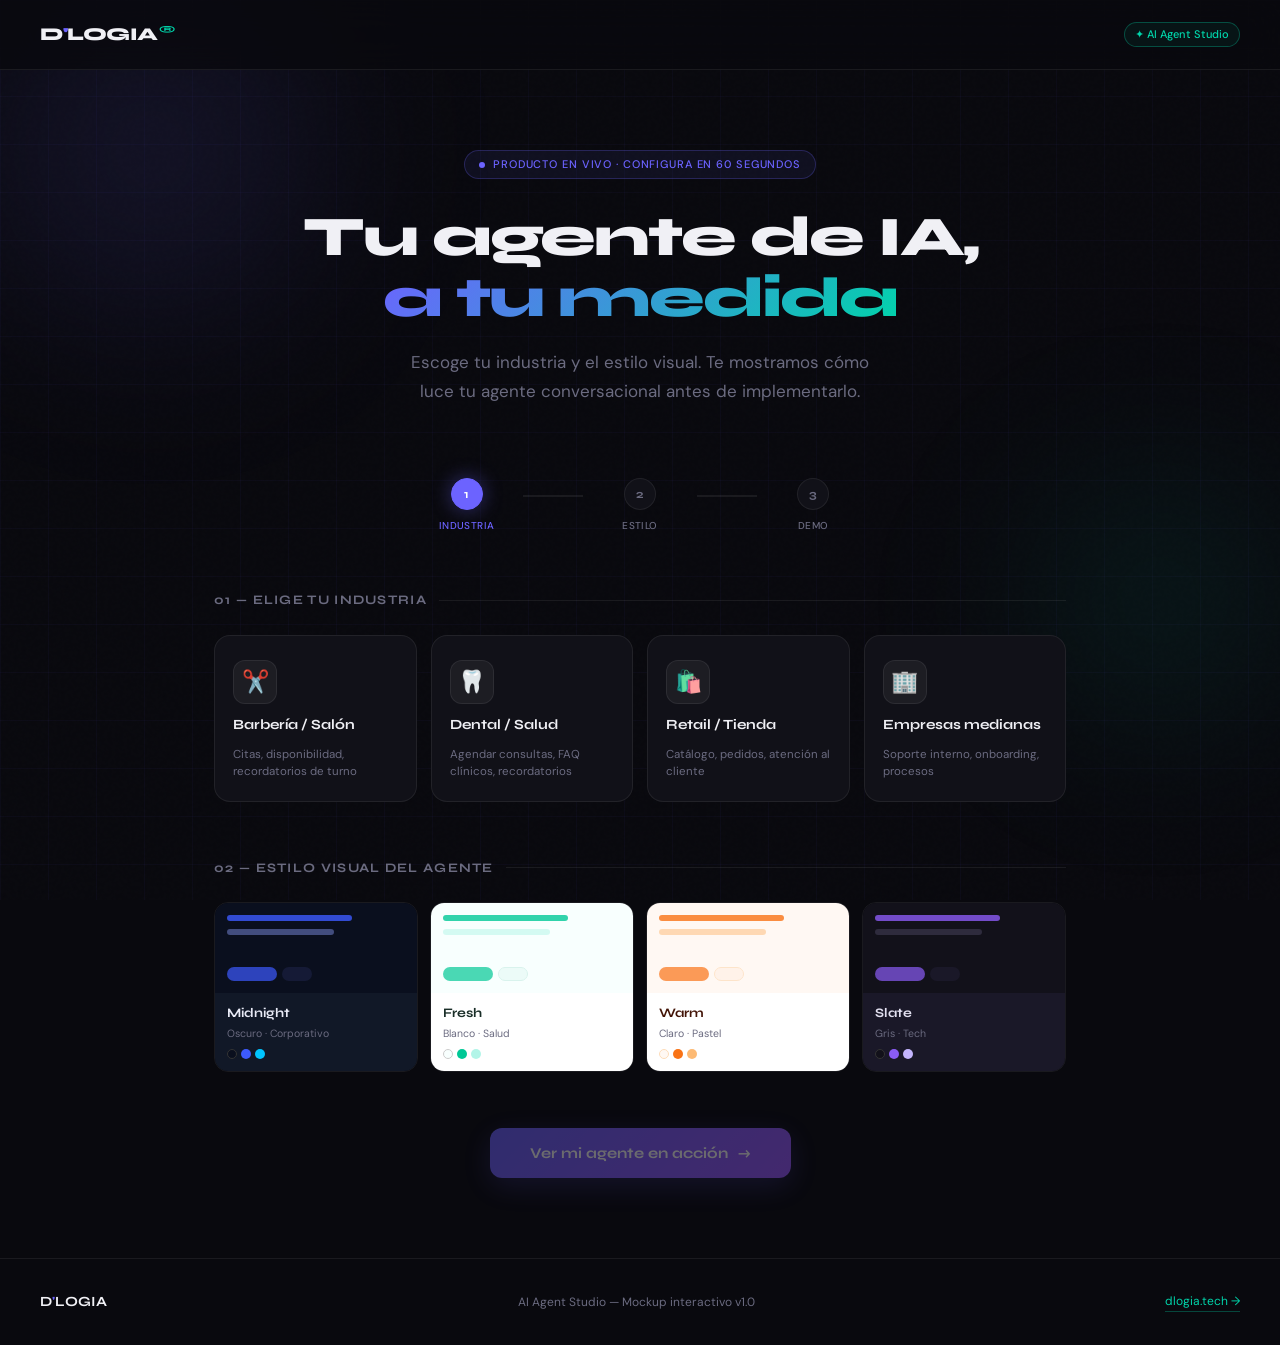
==== commit 5c9bc3dd: "feat: convert Bold theme to Warm (light pastel orange) 2 dark (Midnight, Slate) + 2 light (Fresh gre" ====
--- a/agentes/dlogia-agent-studio.html
+++ b/agentes/dlogia-agent-studio.html
@@ -349,13 +349,13 @@
   .theme-fresh .theme-name { color: #1a2e28; }
 
   /* bold */
-  .theme-bold .theme-preview { background: #0f0c0a; }
-  .theme-bold .theme-bar { background: #ff5f1f; }
-  .theme-bold .theme-bar-sm { background: #7a3010; }
-  .theme-bold .theme-bubble:nth-child(1) { background: #ff5f1f; width: 50px; }
-  .theme-bold .theme-bubble:nth-child(2) { background: #1a1210; width: 30px; }
-  .theme-bold .theme-info { background: #1a1210; }
-  .theme-bold .theme-name { color: #fff3ee; }
+  .theme-bold .theme-preview { background: #fff8f3; }
+  .theme-bold .theme-bar { background: #f97316; }
+  .theme-bold .theme-bar-sm { background: #fdba74; }
+  .theme-bold .theme-bubble:nth-child(1) { background: #f97316; width: 50px; }
+  .theme-bold .theme-bubble:nth-child(2) { background: #fff0e6; width: 30px; border: 1px solid #fddcba; }
+  .theme-bold .theme-info { background: #ffffff; }
+  .theme-bold .theme-name { color: #431407; }
 
   /* slate */
   .theme-slate .theme-preview { background: #12111a; }
@@ -754,12 +754,12 @@
           </div>
         </div>
         <div class="theme-info">
-          <div class="theme-name">Bold</div>
-          <div class="theme-mood">Naranja · Urban</div>
+          <div class="theme-name">Warm</div>
+          <div class="theme-mood">Claro · Pastel</div>
           <div class="theme-swatch">
-            <div class="swatch-dot" style="background:#0f0c0a;border:1px solid #333"></div>
-            <div class="swatch-dot" style="background:#ff5f1f"></div>
-            <div class="swatch-dot" style="background:#ffd6c0"></div>
+            <div class="swatch-dot" style="background:#fff8f3;border:1px solid #fddcba"></div>
+            <div class="swatch-dot" style="background:#f97316"></div>
+            <div class="swatch-dot" style="background:#fdba74"></div>
           </div>
         </div>
       </div>
@@ -909,15 +909,15 @@
       agentEmoji: '💚'
     },
     bold: {
-      bg: '#0f0c0a',
-      surface: '#1a1210',
-      accent: '#ff5f1f',
-      accent2: '#ffb547',
-      text: '#fff3ee',
-      bubbleUser: '#ff5f1f',
-      bubbleAgent: '#221a15',
-      header: '#1a1008',
-      agentEmoji: '🔥'
+      bg: '#fff8f3',
+      surface: '#ffffff',
+      accent: '#f97316',
+      accent2: '#fdba74',
+      text: '#431407',
+      bubbleUser: '#f97316',
+      bubbleAgent: '#fff0e6',
+      header: '#ffeedd',
+      agentEmoji: '☀️'
     },
     slate: {
       bg: '#12111a',
